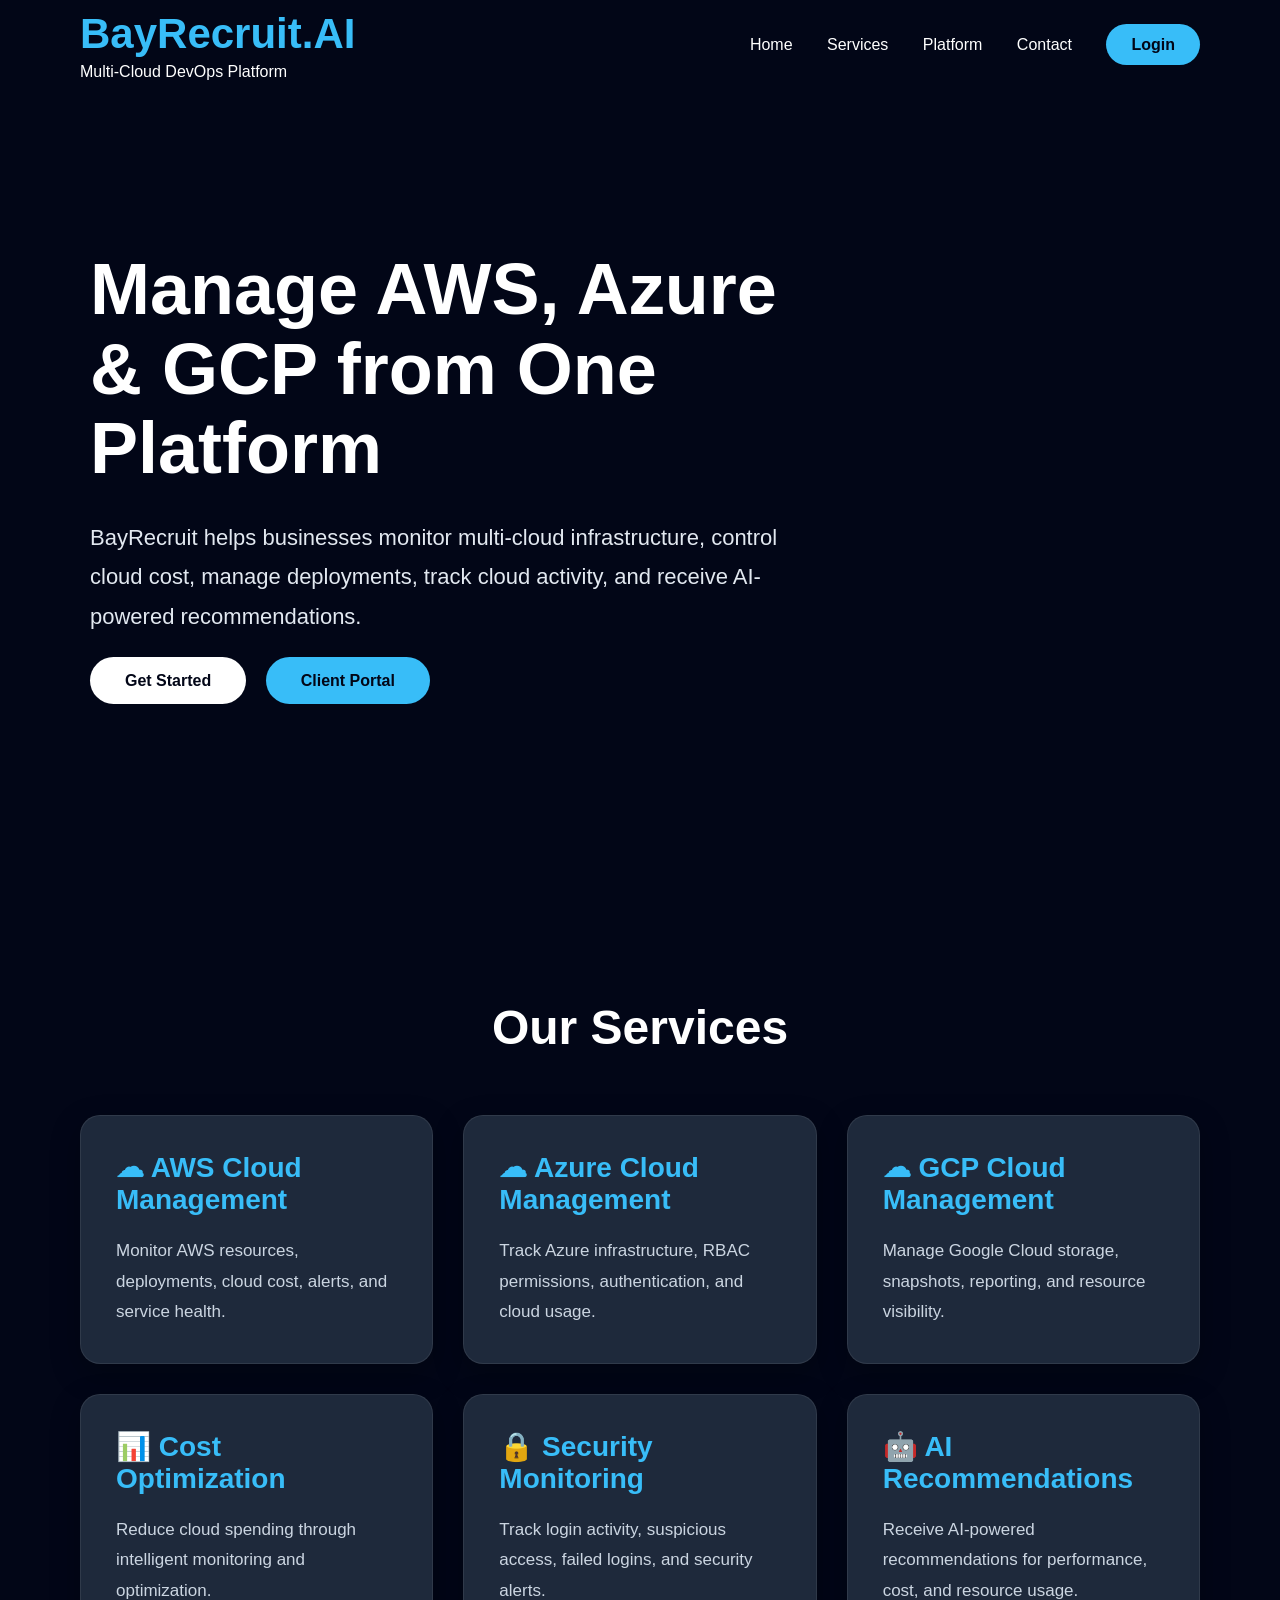
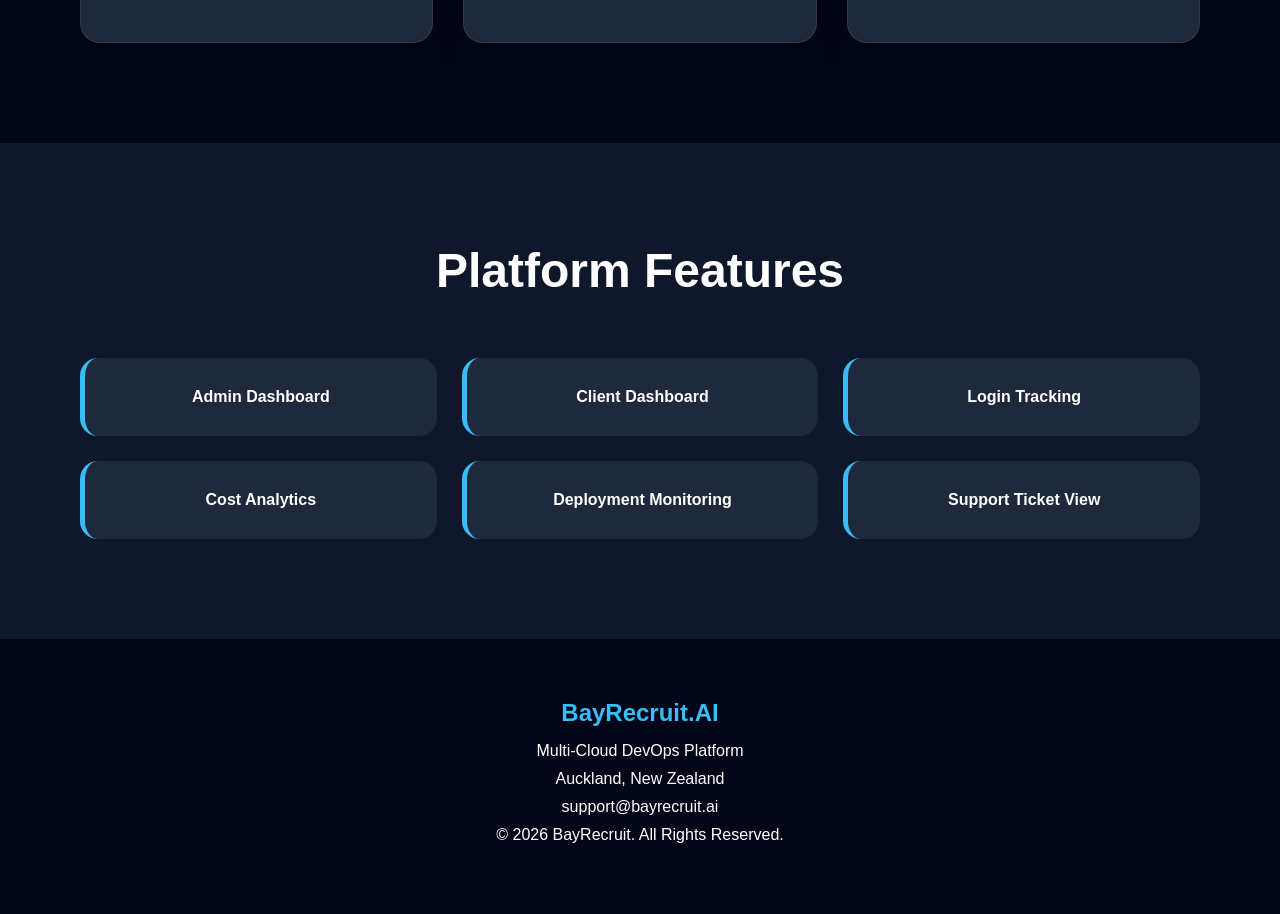
==== frontend/home.html @ 505a93a5 "Initial BayRecruit Multi-Cloud Platform" ====
<!DOCTYPE html>
<html lang="en">
<head>
  <meta charset="UTF-8">
  <meta name="viewport" content="width=device-width, initial-scale=1.0">
  <title>BayRecruit.AI</title>
  <link rel="stylesheet" href="style.css">
</head>
<body class="home-page">

  <header class="home-header">
    <div class="logo">
      <h2>BayRecruit.AI</h2>
      <p>Multi-Cloud DevOps Platform</p>
    </div>

    <nav>
      <a href="home.html">Home</a>
      <a href="#services">Services</a>
      <a href="#platform">Platform</a>
      <a href="#contact">Contact</a>
      <a class="login-link" href="login.html">Login</a>
    </nav>
  </header>

  <section class="home-hero">
    <div class="hero-content">
      <h1>Manage AWS, Azure & GCP from One Platform</h1>
      <p>
        BayRecruit helps businesses monitor multi-cloud infrastructure, control cloud cost,
        manage deployments, track cloud activity, and receive AI-powered recommendations.
      </p>

      <div class="hero-buttons">
        <a href="login.html" class="primary-btn">Get Started</a>
        <a href="login.html" class="secondary-btn">Client Portal</a>
      </div>
    </div>
  </section>

  <section class="services-section" id="services">
    <h2>Our Services</h2>

    <div class="services-grid">
      <div class="service-card">
        <h3>☁ AWS Cloud Management</h3>
        <p>Monitor AWS resources, deployments, cloud cost, alerts, and service health.</p>
      </div>

      <div class="service-card">
        <h3>☁ Azure Cloud Management</h3>
        <p>Track Azure infrastructure, RBAC permissions, authentication, and cloud usage.</p>
      </div>

      <div class="service-card">
        <h3>☁ GCP Cloud Management</h3>
        <p>Manage Google Cloud storage, snapshots, reporting, and resource visibility.</p>
      </div>

      <div class="service-card">
        <h3>📊 Cost Optimization</h3>
        <p>Reduce cloud spending through intelligent monitoring and optimization.</p>
      </div>

      <div class="service-card">
        <h3>🔒 Security Monitoring</h3>
        <p>Track login activity, suspicious access, failed logins, and security alerts.</p>
      </div>

      <div class="service-card">
        <h3>🤖 AI Recommendations</h3>
        <p>Receive AI-powered recommendations for performance, cost, and resource usage.</p>
      </div>
    </div>
  </section>

  <section class="platform-section" id="platform">
    <h2>Platform Features</h2>

    <div class="platform-grid">
      <div>Admin Dashboard</div>
      <div>Client Dashboard</div>
      <div>Login Tracking</div>
      <div>Cost Analytics</div>
      <div>Deployment Monitoring</div>
      <div>Support Ticket View</div>
    </div>
  </section>

  <footer class="home-footer" id="contact">
    <h2>BayRecruit.AI</h2>
    <p>Multi-Cloud DevOps Platform</p>
    <p>Auckland, New Zealand</p>
    <p>support@bayrecruit.ai</p>
    <p>© 2026 BayRecruit. All Rights Reserved.</p>
  </footer>

</body>
</html>
---- frontend/style.css ----
* {
    margin: 0;
    padding: 0;
    box-sizing: border-box;
}

body {
    font-family: Arial, sans-serif;
}

/* HOME PAGE */

.home-page {
    background: #020617;
}

.home-header {
    height: 90px;
    padding: 0 80px;
    display: flex;
    justify-content: space-between;
    align-items: center;
    background: #020617;
    position: fixed;
    width: 100%;
    top: 0;
    z-index: 1000;
}

.logo h2 {
    color: #38bdf8;
    font-size: 42px;
}

.logo p {
    color: white;
    margin-top: 5px;
}

.home-header nav a {
    color: white;
    text-decoration: none;
    margin-left: 30px;
    font-size: 16px;
}

.login-link {
    background: #38bdf8;
    color: #020617 !important;
    padding: 12px 25px;
    border-radius: 30px;
    font-weight: bold;
}

.home-hero {
    min-height: 100vh;
    background:
    linear-gradient(rgba(2,6,23,.75),rgba(2,6,23,.85)),
    url("https://images.unsplash.com/photo-1486406146926-c627a92ad1ab");
    background-size: cover;
    background-position: center;
    display: flex;
    align-items: center;
    padding: 120px 90px 80px;
}

.hero-content {
    max-width: 700px;
}

.hero-content h1 {
    color: white;
    font-size: 72px;
    line-height: 1.1;
    margin-bottom: 30px;
}

.hero-content p {
    color: #e2e8f0;
    font-size: 22px;
    line-height: 1.8;
    margin-bottom: 35px;
}

.primary-btn,
.secondary-btn {
    text-decoration: none;
    padding: 15px 35px;
    border-radius: 30px;
    font-weight: bold;
    margin-right: 15px;
}

.primary-btn {
    background: white;
    color: #020617;
}

.secondary-btn {
    background: #38bdf8;
    color: #020617;
}

/* SERVICES */

.services-section {
    background: #020617;
    padding: 100px 80px;
}

.services-section h2 {
    color: white;
    text-align: center;
    font-size: 48px;
    margin-bottom: 60px;
}

.services-grid {
    display: grid;
    grid-template-columns: repeat(3,1fr);
    gap: 30px;
}

.service-card {
    background: #1e293b;
    padding: 35px;
    border-radius: 20px;
    border: 1px solid rgba(255,255,255,.08);
    box-shadow: 0 10px 30px rgba(0,0,0,.25);
}

.service-card h3 {
    color: #38bdf8;
    margin-bottom: 20px;
    font-size: 28px;
}

.service-card p {
    color: #cbd5e1;
    line-height: 1.8;
    font-size: 17px;
}

/* PLATFORM */

.platform-section {
    background: #0f172a;
    padding: 100px 80px;
}

.platform-section h2 {
    text-align: center;
    color: white;
    font-size: 48px;
    margin-bottom: 60px;
}

.platform-grid {
    display: grid;
    grid-template-columns: repeat(3,1fr);
    gap: 25px;
}

.platform-grid div {
    background: #1e293b;
    color: white;
    padding: 30px;
    border-radius: 18px;
    border-left: 5px solid #38bdf8;
    font-weight: bold;
    text-align: center;
}

/* FOOTER */

.home-footer {
    background: #020617;
    color: white;
    text-align: center;
    padding: 60px;
}

.home-footer h2 {
    color: #38bdf8;
    margin-bottom: 15px;
}

.home-footer p {
    margin-bottom: 10px;
}

/* LOGIN PAGE */

.login-box {
    width: 450px;
    margin: 120px auto;
    background: white;
    padding: 45px;
    border-radius: 20px;
    box-shadow: 0 10px 30px rgba(0,0,0,.15);
}

.login-box h1 {
    text-align: center;
    margin-bottom: 10px;
}

.login-box h3 {
    text-align: center;
    color: #2563eb;
    margin-bottom: 20px;
}

.login-box input {
    width: 100%;
    padding: 14px;
    margin-bottom: 15px;
    border: 1px solid #dbe2ea;
    border-radius: 8px;
}

.login-box button {
    width: 100%;
    padding: 14px;
    background: #2563eb;
    color: white;
    border: none;
    border-radius: 8px;
    cursor: pointer;
}
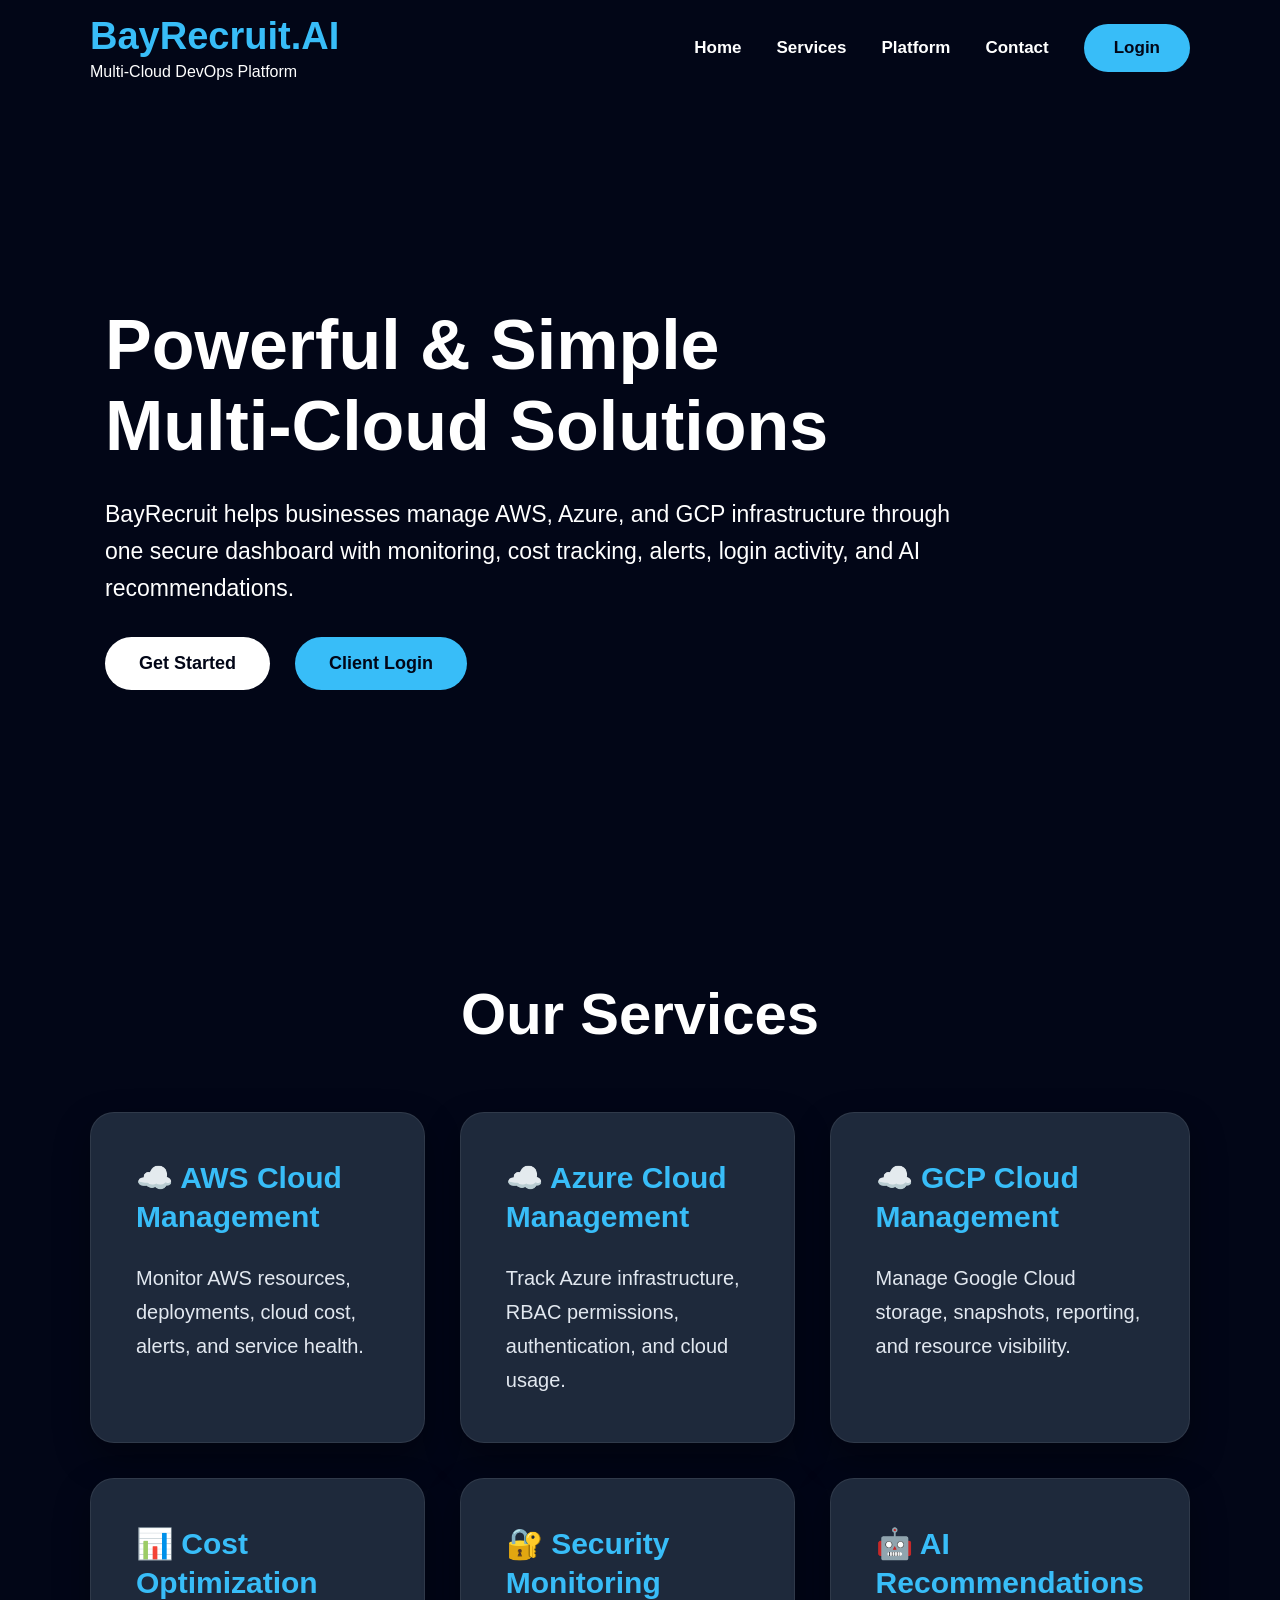
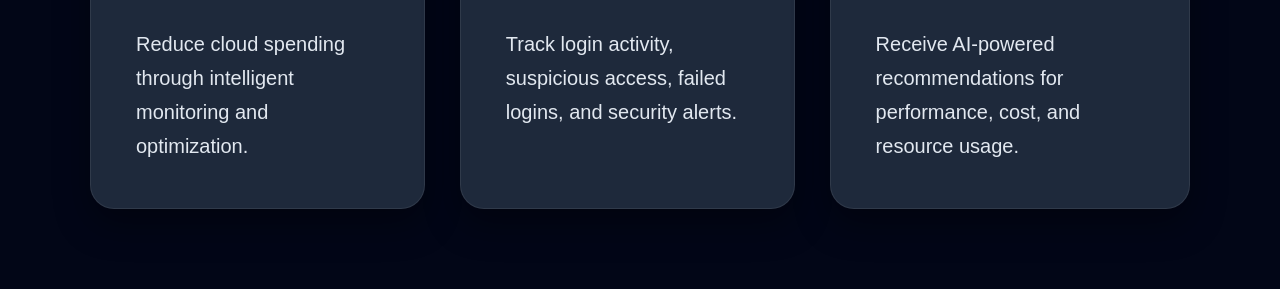
==== commit 55d38d41: "Updated professional homepage and login page" ====
--- a/frontend/home.html
+++ b/frontend/home.html
@@ -1,99 +1,80 @@
 <!DOCTYPE html>
-<html lang="en">
+<html>
 <head>
-  <meta charset="UTF-8">
-  <meta name="viewport" content="width=device-width, initial-scale=1.0">
-  <title>BayRecruit.AI</title>
-  <link rel="stylesheet" href="style.css">
+    <title>BayRecruit.AI</title>
+    <link rel="stylesheet" href="home.css">
 </head>
-<body class="home-page">
+<body>
 
-  <header class="home-header">
+<header>
     <div class="logo">
-      <h2>BayRecruit.AI</h2>
-      <p>Multi-Cloud DevOps Platform</p>
+        <h1>BayRecruit.AI</h1>
+        <p>Multi-Cloud DevOps Platform</p>
     </div>
 
     <nav>
-      <a href="home.html">Home</a>
-      <a href="#services">Services</a>
-      <a href="#platform">Platform</a>
-      <a href="#contact">Contact</a>
-      <a class="login-link" href="login.html">Login</a>
+        <a href="home.html">Home</a>
+        <a href="#services">Services</a>
+        <a href="index.html">Platform</a>
+        <a href="#contact">Contact</a>
+        <a href="login.html" class="login-btn">Login</a>
     </nav>
-  </header>
+</header>
 
-  <section class="home-hero">
+<section class="hero">
     <div class="hero-content">
-      <h1>Manage AWS, Azure & GCP from One Platform</h1>
-      <p>
-        BayRecruit helps businesses monitor multi-cloud infrastructure, control cloud cost,
-        manage deployments, track cloud activity, and receive AI-powered recommendations.
-      </p>
+        <h2>Powerful & Simple<br>Multi-Cloud Solutions</h2>
 
-      <div class="hero-buttons">
-        <a href="login.html" class="primary-btn">Get Started</a>
-        <a href="login.html" class="secondary-btn">Client Portal</a>
-      </div>
+        <p>
+            BayRecruit helps businesses manage AWS, Azure, and GCP infrastructure
+            through one secure dashboard with monitoring, cost tracking, alerts,
+            login activity, and AI recommendations.
+        </p>
+
+        <div class="hero-buttons">
+            <a href="#services" class="btn white-btn">Get Started</a>
+            <a href="login.html" class="btn blue-btn">Client Login</a>
+        </div>
     </div>
-  </section>
+</section>
 
-  <section class="services-section" id="services">
+<section id="services" class="services-section">
     <h2>Our Services</h2>
 
     <div class="services-grid">
-      <div class="service-card">
-        <h3>☁ AWS Cloud Management</h3>
-        <p>Monitor AWS resources, deployments, cloud cost, alerts, and service health.</p>
-      </div>
 
-      <div class="service-card">
-        <h3>☁ Azure Cloud Management</h3>
-        <p>Track Azure infrastructure, RBAC permissions, authentication, and cloud usage.</p>
-      </div>
+        <div class="service-card">
+            <h3>☁️ AWS Cloud Management</h3>
+            <p>Monitor AWS resources, deployments, cloud cost, alerts, and service health.</p>
+        </div>
 
-      <div class="service-card">
-        <h3>☁ GCP Cloud Management</h3>
-        <p>Manage Google Cloud storage, snapshots, reporting, and resource visibility.</p>
-      </div>
+        <div class="service-card">
+            <h3>☁️ Azure Cloud Management</h3>
+            <p>Track Azure infrastructure, RBAC permissions, authentication, and cloud usage.</p>
+        </div>
 
-      <div class="service-card">
-        <h3>📊 Cost Optimization</h3>
-        <p>Reduce cloud spending through intelligent monitoring and optimization.</p>
-      </div>
+        <div class="service-card">
+            <h3>☁️ GCP Cloud Management</h3>
+            <p>Manage Google Cloud storage, snapshots, reporting, and resource visibility.</p>
+        </div>
 
-      <div class="service-card">
-        <h3>🔒 Security Monitoring</h3>
-        <p>Track login activity, suspicious access, failed logins, and security alerts.</p>
-      </div>
+        <div class="service-card">
+            <h3>📊 Cost Optimization</h3>
+            <p>Reduce cloud spending through intelligent monitoring and optimization.</p>
+        </div>
 
-      <div class="service-card">
-        <h3>🤖 AI Recommendations</h3>
-        <p>Receive AI-powered recommendations for performance, cost, and resource usage.</p>
-      </div>
+        <div class="service-card">
+            <h3>🔐 Security Monitoring</h3>
+            <p>Track login activity, suspicious access, failed logins, and security alerts.</p>
+        </div>
+
+        <div class="service-card">
+            <h3>🤖 AI Recommendations</h3>
+            <p>Receive AI-powered recommendations for performance, cost, and resource usage.</p>
+        </div>
+
     </div>
-  </section>
-
-  <section class="platform-section" id="platform">
-    <h2>Platform Features</h2>
-
-    <div class="platform-grid">
-      <div>Admin Dashboard</div>
-      <div>Client Dashboard</div>
-      <div>Login Tracking</div>
-      <div>Cost Analytics</div>
-      <div>Deployment Monitoring</div>
-      <div>Support Ticket View</div>
-    </div>
-  </section>
-
-  <footer class="home-footer" id="contact">
-    <h2>BayRecruit.AI</h2>
-    <p>Multi-Cloud DevOps Platform</p>
-    <p>Auckland, New Zealand</p>
-    <p>support@bayrecruit.ai</p>
-    <p>© 2026 BayRecruit. All Rights Reserved.</p>
-  </footer>
+</section>
 
 </body>
 </html>
--- a/frontend/home.css
+++ b/frontend/home.css
@@ -0,0 +1,144 @@
+* {
+    margin: 0;
+    padding: 0;
+    box-sizing: border-box;
+}
+
+body {
+    font-family: Arial, Helvetica, sans-serif;
+    background: #020617;
+    color: white;
+}
+
+header {
+    height: 95px;
+    padding: 18px 90px;
+    background: #020617;
+    display: flex;
+    justify-content: space-between;
+    align-items: center;
+}
+
+.logo h1 {
+    color: #38bdf8;
+    font-size: 38px;
+}
+
+.logo p {
+    font-size: 16px;
+    margin-top: 5px;
+}
+
+nav {
+    display: flex;
+    align-items: center;
+    gap: 35px;
+}
+
+nav a {
+    color: white;
+    text-decoration: none;
+    font-size: 17px;
+    font-weight: bold;
+}
+
+nav a:hover {
+    color: #38bdf8;
+}
+
+.login-btn {
+    background: #38bdf8;
+    color: #020617;
+    padding: 14px 30px;
+    border-radius: 30px;
+}
+
+.hero {
+    height: calc(100vh - 95px);
+    background:
+        linear-gradient(rgba(2, 6, 23, 0.25), rgba(2, 6, 23, 0.85)),
+        url("https://images.unsplash.com/photo-1486406146926-c627a92ad1ab?auto=format&fit=crop&w=1800&q=80");
+    background-size: cover;
+    background-position: center;
+    display: flex;
+    align-items: center;
+}
+
+.hero-content {
+    margin-left: 105px;
+    max-width: 850px;
+}
+
+.hero-content h2 {
+    font-size: 70px;
+    line-height: 1.15;
+    margin-bottom: 30px;
+}
+
+.hero-content p {
+    font-size: 23px;
+    line-height: 1.6;
+    margin-bottom: 30px;
+}
+
+.hero-buttons {
+    display: flex;
+    gap: 25px;
+}
+
+.btn {
+    padding: 16px 34px;
+    border-radius: 35px;
+    text-decoration: none;
+    font-size: 18px;
+    font-weight: bold;
+}
+
+.white-btn {
+    background: white;
+    color: #020617;
+}
+
+.blue-btn {
+    background: #38bdf8;
+    color: #020617;
+}
+
+.services-section {
+    padding: 80px 90px;
+    background: #020617;
+}
+
+.services-section h2 {
+    text-align: center;
+    font-size: 58px;
+    margin-bottom: 65px;
+}
+
+.services-grid {
+    display: grid;
+    grid-template-columns: repeat(3, 1fr);
+    gap: 35px;
+}
+
+.service-card {
+    background: #1e293b;
+    padding: 45px;
+    min-height: 250px;
+    border-radius: 24px;
+    box-shadow: 0 15px 35px rgba(0,0,0,0.35);
+    border: 1px solid rgba(255,255,255,0.08);
+}
+
+.service-card h3 {
+    color: #38bdf8;
+    font-size: 30px;
+    margin-bottom: 25px;
+    line-height: 1.3;
+}
+
+.service-card p {
+    color: #e2e8f0;
+    font-size: 20px;
+    line-height: 1.7;
+}
